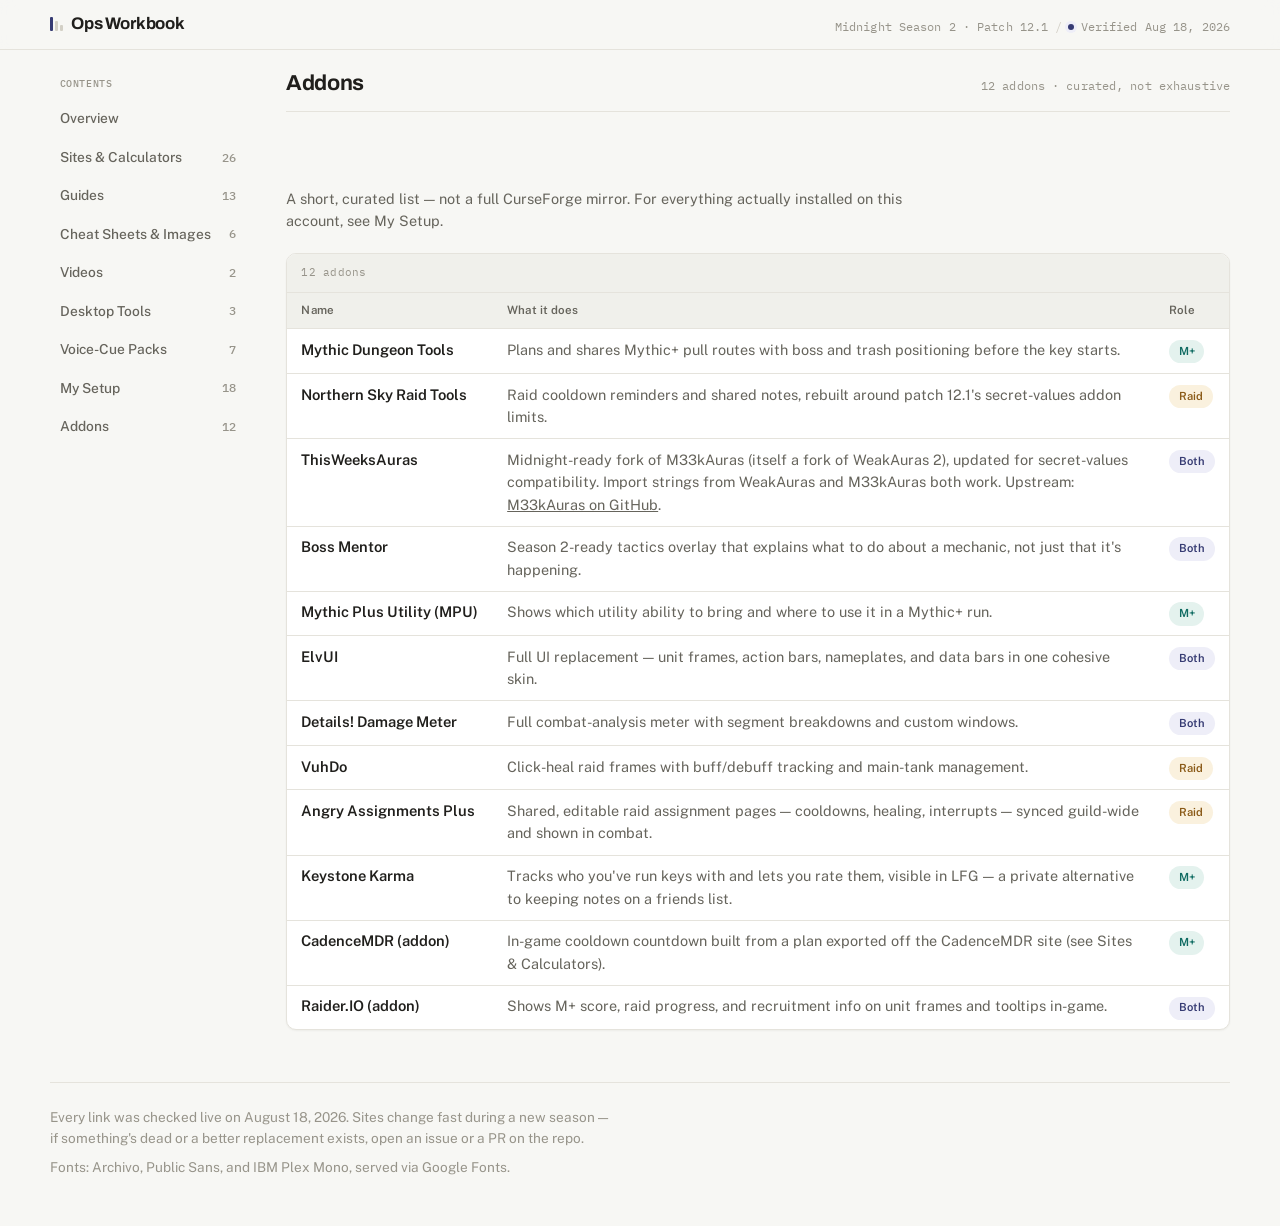
==== addons.html @ 7609fd9a "restructure: split into a real multi-page site, minimize Addons, add missing links Converted the sin" ====
<!DOCTYPE html>
<html lang="en">
<head>
  <meta charset="utf-8">
  <meta name="viewport" content="width=device-width, initial-scale=1">
  <meta name="description" content="A compact, verified directory of addons, sites, calculators, guides, cheat sheets, videos, and tools for World of Warcraft Midnight Season 2 Mythic+ and raid play.">
  <meta name="theme-color" content="#f7f7f4">
  <meta property="og:type" content="website">
  <meta property="og:title" content="Addons — Midnight Season 2 Ops Workbook">
  <meta property="og:description" content="Verified tools, sites, guides, and references for M+ and raid, organized by category.">
  <meta property="og:url" content="https://vosbek.github.io/wow-links/addons.html">
  <meta name="twitter:card" content="summary">
  <title>Addons — Midnight S2 Ops Workbook</title>
  <link rel="preconnect" href="https://fonts.googleapis.com">
  <link rel="preconnect" href="https://fonts.gstatic.com" crossorigin>
  <link rel="stylesheet" href="https://fonts.googleapis.com/css2?family=Archivo:wght@600;700&family=Public+Sans:wght@400;500;600&family=IBM+Plex+Mono:wght@500;600&display=swap">
  <link rel="stylesheet" href="style.css">
</head>
<body>
  <a class="skip-link" href="#directory">Skip to content</a>

  <header class="topbar" id="top">
    <div class="masthead">
      <a class="wordmark" href="index.html" aria-label="Midnight Season 2 Ops Workbook, back to overview">
        <span aria-hidden="true" class="wordmark-mark"><i></i><i></i><i></i></span>
        <span>Ops Workbook</span>
      </a>
      <p class="masthead-meta">Midnight Season 2 &middot; Patch 12.1 <span class="meta-sep">/</span> <span class="live-dot" aria-hidden="true"></span> Verified Aug 18, 2026</p>
    </div>
  </header>

  <nav class="section-nav" aria-label="Page sections">
    <a href="index.html">Overview</a>
    <a href="sites.html">Sites & Calculators</a>
    <a href="guides.html">Guides</a>
    <a href="cheatsheets.html">Cheat Sheets & Images</a>
    <a href="videos.html">Videos</a>
    <a href="tools.html">Desktop Tools</a>
    <a href="voice.html">Voice-Cue Packs</a>
    <a href="my-setup.html">My Setup</a>
    <a href="addons.html" aria-current="page">Addons</a>
  </nav>

  <div class="layout">
    <aside class="side-nav" aria-label="Page sections">
      <p class="side-nav-title">Contents</p>
      <a href="index.html">Overview</a>
      <a href="sites.html">Sites &amp; Calculators <span>26</span></a>
      <a href="guides.html">Guides <span>13</span></a>
      <a href="cheatsheets.html">Cheat Sheets &amp; Images <span>6</span></a>
      <a href="videos.html">Videos <span>2</span></a>
      <a href="tools.html">Desktop Tools <span>3</span></a>
      <a href="voice.html">Voice-Cue Packs <span>7</span></a>
      <a href="my-setup.html">My Setup <span>18</span></a>
      <a href="addons.html" aria-current="page">Addons <span>12</span></a>
    </aside>

    <div class="content-col">
      <div class="page-heading-row">
        <h1>Addons</h1>
        <p class="page-meta">12 addons &middot; curated, not exhaustive</p>
      </div>

      <main id="directory">
    <section>
<p class="section-note" style="margin-bottom:1.25rem; max-width:var(--measure);">A short, curated list — not a full CurseForge mirror. For everything actually installed on this account, see My Setup.</p>      <div class="table-wrap">
        <table class="directory">
          <caption>12 addons</caption>
          <thead>
            <tr><th scope="col">Name</th><th scope="col">What it does</th><th scope="col">Role</th></tr>
          </thead>
          <tbody>
            <tr>
              <td class="col-name"><a href="https://www.curseforge.com/wow/addons/mythic-dungeon-tools" target="_blank" rel="noopener noreferrer">Mythic Dungeon Tools</a></td>
              <td class="col-desc">Plans and shares Mythic+ pull routes with boss and trash positioning before the key starts.</td>
              <td class="col-tag"><span class="tag tag--mplus">M+</span></td>
            </tr>
            <tr>
              <td class="col-name"><a href="https://www.curseforge.com/wow/addons/northern-sky-raid-tools" target="_blank" rel="noopener noreferrer">Northern Sky Raid Tools</a></td>
              <td class="col-desc">Raid cooldown reminders and shared notes, rebuilt around patch 12.1's secret-values addon limits.</td>
              <td class="col-tag"><span class="tag tag--raid">Raid</span></td>
            </tr>
            <tr>
              <td class="col-name"><a href="https://www.curseforge.com/wow/addons/thisweeksauras" target="_blank" rel="noopener noreferrer">ThisWeeksAuras</a></td>
              <td class="col-desc">Midnight-ready fork of M33kAuras (itself a fork of WeakAuras 2), updated for secret-values compatibility. Import strings from WeakAuras and M33kAuras both work. Upstream: <a href="https://github.com/m33shoq/M33kAuras" target="_blank" rel="noopener noreferrer">M33kAuras on GitHub</a>.</td>
              <td class="col-tag"><span class="tag tag--both">Both</span></td>
            </tr>
            <tr>
              <td class="col-name"><a href="https://www.curseforge.com/wow/addons/boss-mentor" target="_blank" rel="noopener noreferrer">Boss Mentor</a></td>
              <td class="col-desc">Season 2-ready tactics overlay that explains what to do about a mechanic, not just that it's happening.</td>
              <td class="col-tag"><span class="tag tag--both">Both</span></td>
            </tr>
            <tr>
              <td class="col-name"><a href="https://www.curseforge.com/wow/addons/mythic-plus-utility-mpu" target="_blank" rel="noopener noreferrer">Mythic Plus Utility (MPU)</a></td>
              <td class="col-desc">Shows which utility ability to bring and where to use it in a Mythic+ run.</td>
              <td class="col-tag"><span class="tag tag--mplus">M+</span></td>
            </tr>
            <tr>
              <td class="col-name"><a href="https://tukui.org/elvui" target="_blank" rel="noopener noreferrer">ElvUI</a></td>
              <td class="col-desc">Full UI replacement — unit frames, action bars, nameplates, and data bars in one cohesive skin.</td>
              <td class="col-tag"><span class="tag tag--both">Both</span></td>
            </tr>
            <tr>
              <td class="col-name"><a href="https://www.curseforge.com/wow/addons/details" target="_blank" rel="noopener noreferrer">Details! Damage Meter</a></td>
              <td class="col-desc">Full combat-analysis meter with segment breakdowns and custom windows.</td>
              <td class="col-tag"><span class="tag tag--both">Both</span></td>
            </tr>
            <tr>
              <td class="col-name"><a href="https://www.curseforge.com/wow/addons/vuhdo" target="_blank" rel="noopener noreferrer">VuhDo</a></td>
              <td class="col-desc">Click-heal raid frames with buff/debuff tracking and main-tank management.</td>
              <td class="col-tag"><span class="tag tag--raid">Raid</span></td>
            </tr>
            <tr>
              <td class="col-name"><a href="https://www.curseforge.com/wow/addons/angry-assignments-plus" target="_blank" rel="noopener noreferrer">Angry Assignments Plus</a></td>
              <td class="col-desc">Shared, editable raid assignment pages — cooldowns, healing, interrupts — synced guild-wide and shown in combat.</td>
              <td class="col-tag"><span class="tag tag--raid">Raid</span></td>
            </tr>
            <tr>
              <td class="col-name"><a href="https://www.curseforge.com/wow/addons/keystone-karma" target="_blank" rel="noopener noreferrer">Keystone Karma</a></td>
              <td class="col-desc">Tracks who you've run keys with and lets you rate them, visible in LFG — a private alternative to keeping notes on a friends list.</td>
              <td class="col-tag"><span class="tag tag--mplus">M+</span></td>
            </tr>
            <tr>
              <td class="col-name"><a href="https://www.curseforge.com/wow/addons/cadencemdr" target="_blank" rel="noopener noreferrer">CadenceMDR (addon)</a></td>
              <td class="col-desc">In-game cooldown countdown built from a plan exported off the CadenceMDR site (see Sites &amp; Calculators).</td>
              <td class="col-tag"><span class="tag tag--mplus">M+</span></td>
            </tr>
            <tr>
              <td class="col-name"><a href="https://www.curseforge.com/wow/addons/raiderio" target="_blank" rel="noopener noreferrer">Raider.IO (addon)</a></td>
              <td class="col-desc">Shows M+ score, raid progress, and recruitment info on unit frames and tooltips in-game.</td>
              <td class="col-tag"><span class="tag tag--both">Both</span></td>
            </tr>
          </tbody>
        </table>
      </div>

    </section>

      </main>
    </div>
  </div>

  <footer class="site-footer">
    <p>Every link was checked live on August 18, 2026. Sites change fast during a new season — if something's dead or a better replacement exists, open an issue or a PR on the repo.</p>
    <p>Fonts: Archivo, Public Sans, and IBM Plex Mono, served via Google Fonts.</p>
  </footer>
</body>
</html>
---- style.css ----
:root {
  color-scheme: light;
  --bg: #f7f7f4;
  --surface: #ffffff;
  --surface-sunken: #f0f0eb;
  --border: #e5e3dc;
  --border-strong: #d3d0c6;
  --text: #201f1c;
  --text-muted: #66645c;
  --text-faint: #97948a;
  --accent: #363b73;
  --accent-hover: #282c58;
  --accent-soft: #eeeef8;
  --accent-soft-border: #d7d8ed;
  --teal: #0f6b62;
  --teal-soft: #e4f2ee;
  --amber: #8a5a17;
  --amber-soft: #faf1de;
  --font-display: "Archivo", "Arial", sans-serif;
  --font-body: "Public Sans", "Segoe UI", sans-serif;
  --font-data: "IBM Plex Mono", Consolas, monospace;
  --page: min(1180px, calc(100vw - 48px));
  --measure: 70ch;
  --section-gap: clamp(2.4rem, 4vw, 3.5rem);
  --radius-sm: 6px;
  --radius-md: 10px;
  --shadow-sm: 0 1px 2px rgba(32, 31, 28, 0.05);
  --shadow-md: 0 8px 24px rgba(32, 31, 28, 0.07);
}

* {
  box-sizing: border-box;
}

[hidden] {
  display: none !important;
}

.sr-only {
  position: absolute !important;
  width: 1px !important;
  height: 1px !important;
  padding: 0 !important;
  overflow: hidden !important;
  clip: rect(0, 0, 0, 0) !important;
  white-space: nowrap !important;
  border: 0 !important;
}

html {
  scroll-behavior: smooth;
  scroll-padding-top: 4.5rem;
  scrollbar-color: var(--border-strong) var(--bg);
  scrollbar-width: thin;
}

body {
  min-width: 320px;
  margin: 0;
  background: var(--bg);
  color: var(--text);
  font-family: var(--font-body);
  font-size: 1rem;
  line-height: 1.56;
  text-rendering: optimizeLegibility;
  -webkit-font-smoothing: antialiased;
}

::selection {
  background: var(--accent-soft-border);
  color: var(--accent-hover);
}

::-webkit-scrollbar {
  width: 10px;
  height: 10px;
}

::-webkit-scrollbar-track {
  background: var(--bg);
}

::-webkit-scrollbar-thumb {
  background: var(--border-strong);
  border-radius: 999px;
}

a {
  color: inherit;
}

.skip-link {
  position: absolute;
  top: -3rem;
  left: 0.75rem;
  z-index: 100;
  padding: 0.5rem 0.85rem;
  background: var(--accent);
  color: #fff;
  border-radius: var(--radius-sm);
  font-family: var(--font-data);
  font-size: 0.75rem;
  text-decoration: none;
}

.skip-link:focus {
  top: 0.75rem;
}

a:focus-visible,
button:focus-visible,
input:focus-visible {
  outline: 2px solid var(--accent);
  outline-offset: 3px;
}

/* ---------- Header ---------- */

.topbar {
  position: sticky;
  top: 0;
  z-index: 20;
  background: rgba(247, 247, 244, 0.9);
  border-bottom: 1px solid var(--border);
  backdrop-filter: blur(8px);
}

.masthead {
  max-width: var(--page);
  margin: 0 auto;
  padding: 0.7rem 0;
  display: flex;
  align-items: baseline;
  justify-content: space-between;
  gap: 1rem;
  flex-wrap: wrap;
}

.wordmark {
  display: flex;
  align-items: center;
  gap: 0.5rem;
  font-family: var(--font-display);
  font-weight: 700;
  font-size: 1.05rem;
  letter-spacing: -0.01em;
  text-decoration: none;
  color: var(--text);
}

.wordmark-mark {
  display: inline-flex;
  gap: 2px;
}

.wordmark-mark i {
  display: block;
  width: 3px;
  height: 14px;
  border-radius: 1px;
  background: var(--accent);
}

.wordmark-mark i:nth-child(2) {
  height: 10px;
  align-self: flex-end;
  background: var(--border-strong);
}

.wordmark-mark i:nth-child(3) {
  height: 6px;
  align-self: flex-end;
  background: var(--border-strong);
}

.masthead-meta {
  margin: 0;
  display: flex;
  align-items: center;
  gap: 0.4rem;
  font-family: var(--font-data);
  font-size: 0.72rem;
  color: var(--text-faint);
  letter-spacing: 0.01em;
}

.meta-sep {
  color: var(--border-strong);
}

.live-dot {
  width: 6px;
  height: 6px;
  border-radius: 50%;
  background: var(--accent);
  box-shadow: 0 0 0 3px var(--accent-soft);
}

.page-heading-row {
  display: flex;
  align-items: baseline;
  justify-content: space-between;
  gap: 1rem;
  flex-wrap: wrap;
  padding: 1.35rem 0 0.9rem;
  border-bottom: 1px solid var(--border);
  margin-bottom: 1.5rem;
}

.page-heading-row h1 {
  margin: 0;
  font-family: var(--font-display);
  font-weight: 700;
  font-size: 1.35rem;
  line-height: 1.2;
  letter-spacing: -0.015em;
  color: var(--text);
}

.page-meta {
  margin: 0;
  font-family: var(--font-data);
  font-size: 0.72rem;
  letter-spacing: 0.01em;
  color: var(--text-faint);
  white-space: nowrap;
}

/* ---------- Layout: sidebar + content ---------- */

.layout {
  max-width: var(--page);
  margin: 0 auto;
  display: grid;
  grid-template-columns: 196px 1fr;
  gap: 2.5rem;
  align-items: start;
}

.side-nav {
  position: sticky;
  top: 3.2rem;
  align-self: start;
  display: flex;
  flex-direction: column;
  gap: 1px;
  padding-top: 1.5rem;
  max-height: calc(100vh - 3.2rem);
  overflow-y: auto;
}

.side-nav-title {
  margin: 0 0 0.5rem;
  padding: 0 0.6rem;
  font-family: var(--font-data);
  font-size: 0.63rem;
  font-weight: 500;
  letter-spacing: 0.06em;
  text-transform: uppercase;
  color: var(--text-faint);
}

.side-nav a {
  display: flex;
  align-items: center;
  justify-content: space-between;
  gap: 0.5rem;
  padding: 0.5rem 0.6rem;
  border-radius: var(--radius-sm);
  font-family: var(--font-body);
  font-size: 0.86rem;
  font-weight: 500;
  color: var(--text-muted);
  text-decoration: none;
}

.side-nav a:hover,
.side-nav a:focus-visible {
  color: var(--accent);
  background: var(--accent-soft);
}

.side-nav a span {
  font-family: var(--font-data);
  font-size: 0.72rem;
  color: var(--text-faint);
}

.content-col {
  min-width: 0;
}

.section-nav {
  display: none;
  max-width: var(--page);
  margin: 0 auto;
  gap: 0.25rem;
  overflow-x: auto;
  scrollbar-width: none;
  border-top: 1px solid var(--border);
}

.section-nav::-webkit-scrollbar {
  display: none;
}

.section-nav a {
  flex: none;
  display: flex;
  align-items: center;
  min-height: 2.5rem;
  padding: 0 0.85rem;
  font-family: var(--font-body);
  font-size: 0.83rem;
  font-weight: 500;
  color: var(--text-muted);
  text-decoration: none;
  border-bottom: 2px solid transparent;
}

.section-nav a:hover,
.section-nav a:focus-visible {
  color: var(--accent);
}

/* ---------- Layout ---------- */

main {
  padding-bottom: var(--section-gap);
}

section {
  padding-top: var(--section-gap);
  border-top: 1px solid var(--border);
}

section:first-of-type {
  border-top: none;
}

.section-heading {
  display: flex;
  justify-content: space-between;
  align-items: flex-end;
  gap: 1.5rem;
  margin-bottom: 1.1rem;
  flex-wrap: wrap;
}

.section-code {
  margin: 0 0 0.3rem;
  font-family: var(--font-data);
  font-size: 0.68rem;
  font-weight: 500;
  letter-spacing: 0.06em;
  text-transform: uppercase;
  color: var(--accent);
}

.section-heading h2 {
  margin: 0;
  font-family: var(--font-display);
  font-weight: 700;
  font-size: clamp(1.2rem, 2.1vw, 1.5rem);
  letter-spacing: -0.015em;
  color: var(--text);
}

.section-note {
  margin: 0;
  max-width: 34ch;
  font-size: 0.9rem;
  color: var(--text-muted);
}

/* ---------- Directory table ---------- */

.table-wrap {
  overflow-x: auto;
  overflow-y: hidden;
  border: 1px solid var(--border);
  border-radius: var(--radius-md);
  box-shadow: var(--shadow-sm);
  background: var(--surface);
}

table.directory {
  width: 100%;
  border-collapse: collapse;
  font-size: 0.9rem;
}

table.directory caption {
  caption-side: top;
  text-align: left;
  padding: 0.65rem 0.9rem;
  font-family: var(--font-data);
  font-size: 0.7rem;
  letter-spacing: 0.02em;
  color: var(--text-faint);
  border-bottom: 1px solid var(--border);
  background: var(--surface-sunken);
}

table.directory thead th {
  position: sticky;
  top: 0;
  background: var(--surface-sunken);
  text-align: left;
  padding: 0.55rem 0.9rem;
  font-family: var(--font-body);
  font-size: 0.72rem;
  font-weight: 600;
  letter-spacing: 0.01em;
  color: var(--text-muted);
  border-bottom: 1px solid var(--border);
  white-space: nowrap;
}

table.directory td {
  padding: 0.6rem 0.9rem;
  border-bottom: 1px solid var(--border);
  vertical-align: top;
}

table.directory tbody tr:hover {
  background: var(--surface-sunken);
}

table.directory tbody tr:last-child td {
  border-bottom: none;
}

td.col-name {
  white-space: nowrap;
  font-family: var(--font-body);
  font-weight: 600;
  font-size: 0.92rem;
  color: var(--text);
}

td.col-name a {
  text-decoration: none;
  color: inherit;
}

td.col-name a:hover {
  color: var(--accent);
  text-decoration: underline;
  text-underline-offset: 2px;
}

td.col-desc {
  color: var(--text-muted);
  min-width: 26ch;
}

td.col-tag {
  white-space: nowrap;
}

.tag {
  display: inline-flex;
  align-items: center;
  height: 1.45rem;
  padding: 0 0.6rem;
  border-radius: 999px;
  font-family: var(--font-body);
  font-size: 0.7rem;
  font-weight: 600;
  letter-spacing: 0.01em;
}

.tag--mplus { color: var(--teal); background: var(--teal-soft); }
.tag--raid { color: var(--amber); background: var(--amber-soft); }
.tag--both { color: var(--accent); background: var(--accent-soft); }

/* ---------- My Setup ---------- */

.setup-note {
  margin: 0 0 1.2rem;
  max-width: var(--measure);
  font-size: 0.9rem;
  color: var(--text-muted);
}

/* ---------- Footer ---------- */

.site-footer {
  max-width: var(--page);
  margin: 0 auto;
  border-top: 1px solid var(--border);
  padding: 1.5rem 0 2.5rem;
}

.site-footer p {
  max-width: var(--measure);
  margin: 0 0 0.5rem;
  font-size: 0.85rem;
  color: var(--text-faint);
}

.site-footer a {
  color: var(--text-muted);
}

.site-footer a:hover {
  color: var(--accent);
}

/* ---------- Responsive ---------- */

@media (max-width: 900px) {
  .layout {
    grid-template-columns: 1fr;
    gap: 0;
  }

  .side-nav {
    display: none;
  }

  .section-nav {
    display: flex;
    position: sticky;
    top: 3.2rem;
    z-index: 19;
    background: rgba(247, 247, 244, 0.94);
    backdrop-filter: blur(8px);
  }

  .page-heading-row {
    padding-top: 1.1rem;
  }
}

@media (max-width: 1050px) {
  .masthead,
  .layout,
  .site-footer {
    padding-left: 18px;
    padding-right: 18px;
    max-width: 100%;
  }
}

@media (max-width: 760px) {
  .masthead,
  .layout,
  .site-footer {
    padding-left: 14px;
    padding-right: 14px;
  }

  .page-meta {
    white-space: normal;
  }

  td.col-desc {
    min-width: 20ch;
  }
}

@media (prefers-reduced-motion: reduce) {
  html {
    scroll-behavior: auto;
  }
  * {
    animation-duration: 0.01ms !important;
    transition-duration: 0.01ms !important;
  }
}
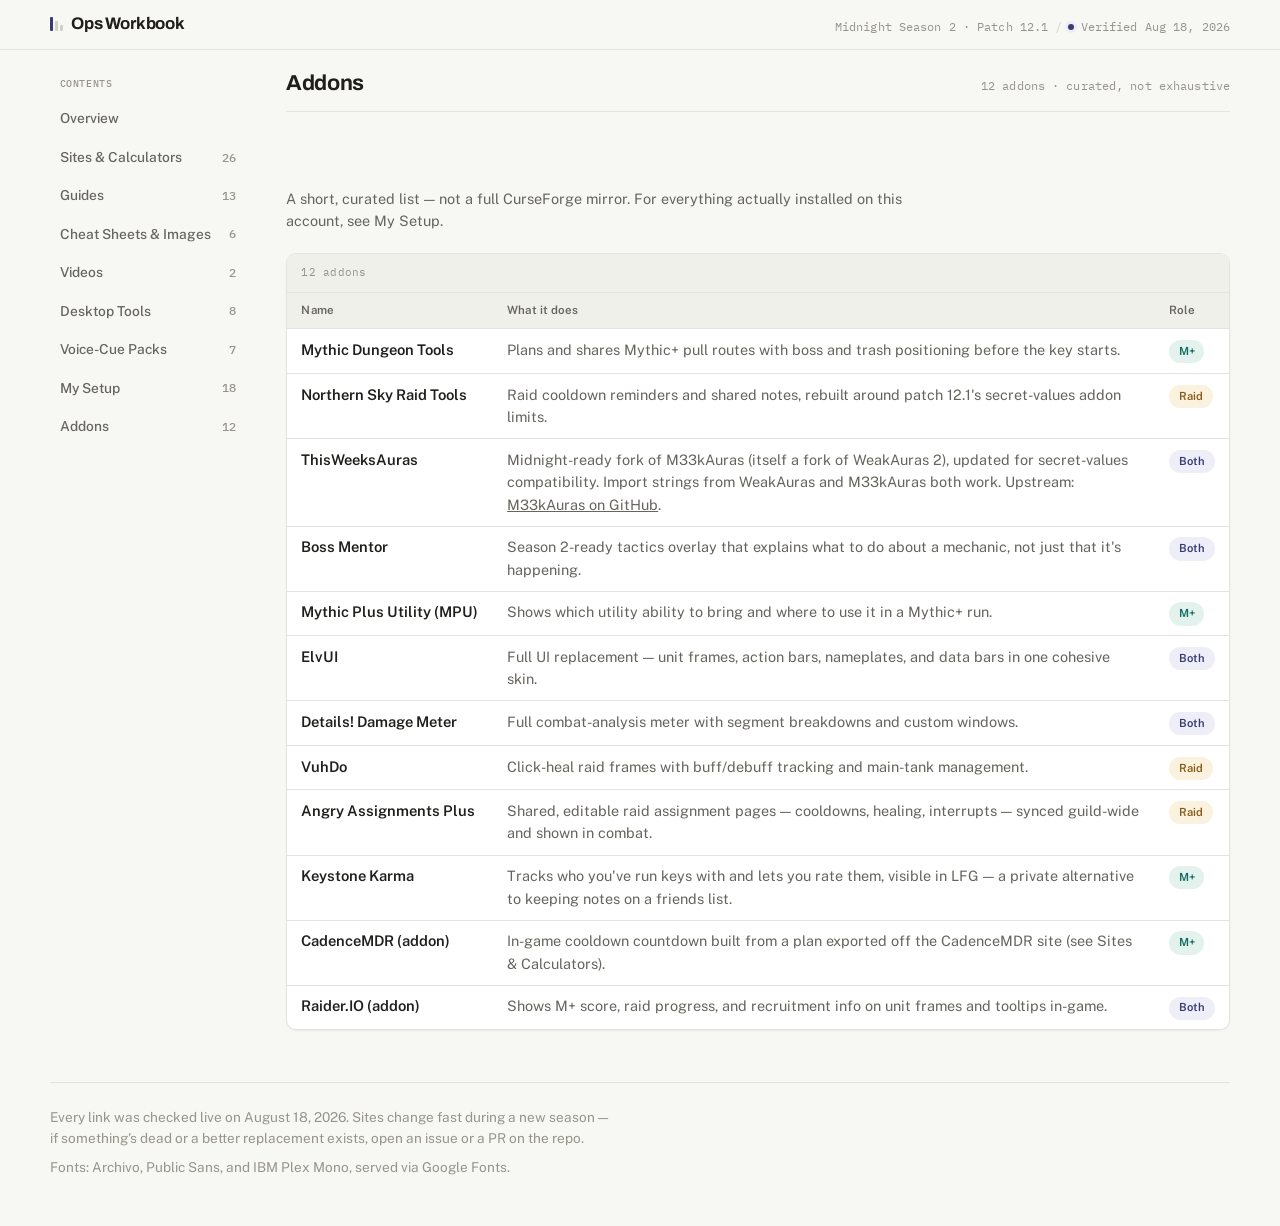
==== commit 0517b4f3: "Add Warcraft Recorder, Archon App, Raider.IO desktop app, CurseForge App, and Wago App to Desktop To" ====
--- a/addons.html
+++ b/addons.html
@@ -49,7 +49,7 @@
       <a href="guides.html">Guides <span>13</span></a>
       <a href="cheatsheets.html">Cheat Sheets &amp; Images <span>6</span></a>
       <a href="videos.html">Videos <span>2</span></a>
-      <a href="tools.html">Desktop Tools <span>3</span></a>
+      <a href="tools.html">Desktop Tools <span>8</span></a>
       <a href="voice.html">Voice-Cue Packs <span>7</span></a>
       <a href="my-setup.html">My Setup <span>18</span></a>
       <a href="addons.html" aria-current="page">Addons <span>12</span></a>
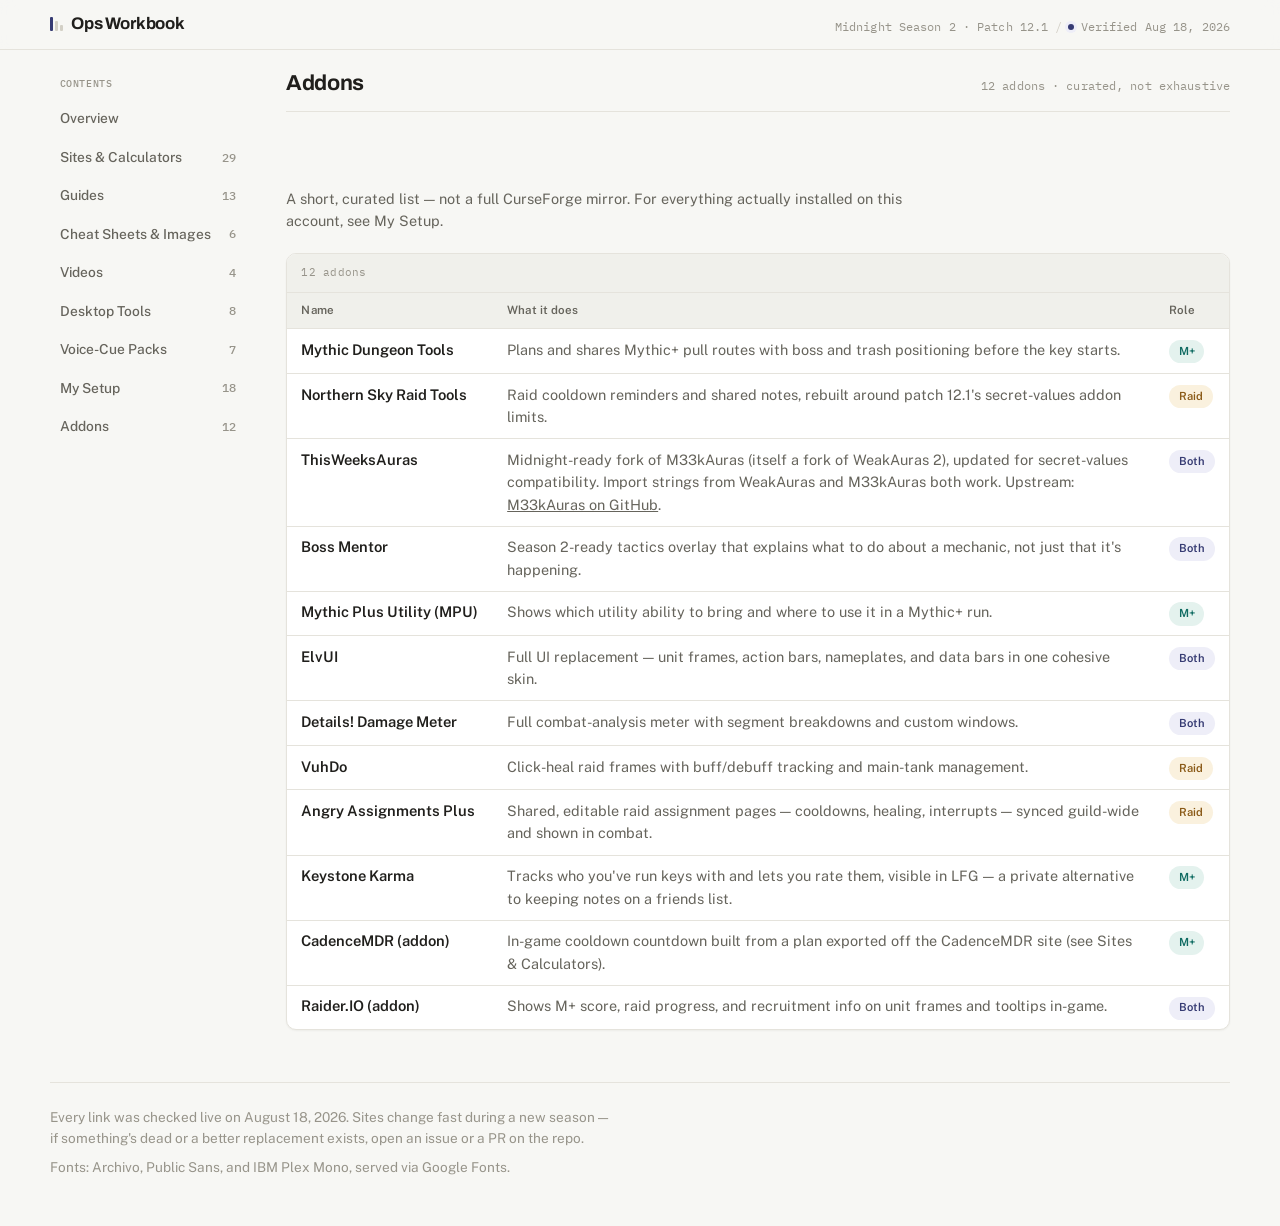
==== commit 888c4586: "Add Questionably Epic Live, WoWUtils, Raidstrats.gg, and Ready Check Pull Corrects the wowaudit desc" ====
--- a/addons.html
+++ b/addons.html
@@ -45,10 +45,10 @@
     <aside class="side-nav" aria-label="Page sections">
       <p class="side-nav-title">Contents</p>
       <a href="index.html">Overview</a>
-      <a href="sites.html">Sites &amp; Calculators <span>26</span></a>
+      <a href="sites.html">Sites &amp; Calculators <span>29</span></a>
       <a href="guides.html">Guides <span>13</span></a>
       <a href="cheatsheets.html">Cheat Sheets &amp; Images <span>6</span></a>
-      <a href="videos.html">Videos <span>2</span></a>
+      <a href="videos.html">Videos <span>4</span></a>
       <a href="tools.html">Desktop Tools <span>8</span></a>
       <a href="voice.html">Voice-Cue Packs <span>7</span></a>
       <a href="my-setup.html">My Setup <span>18</span></a>
